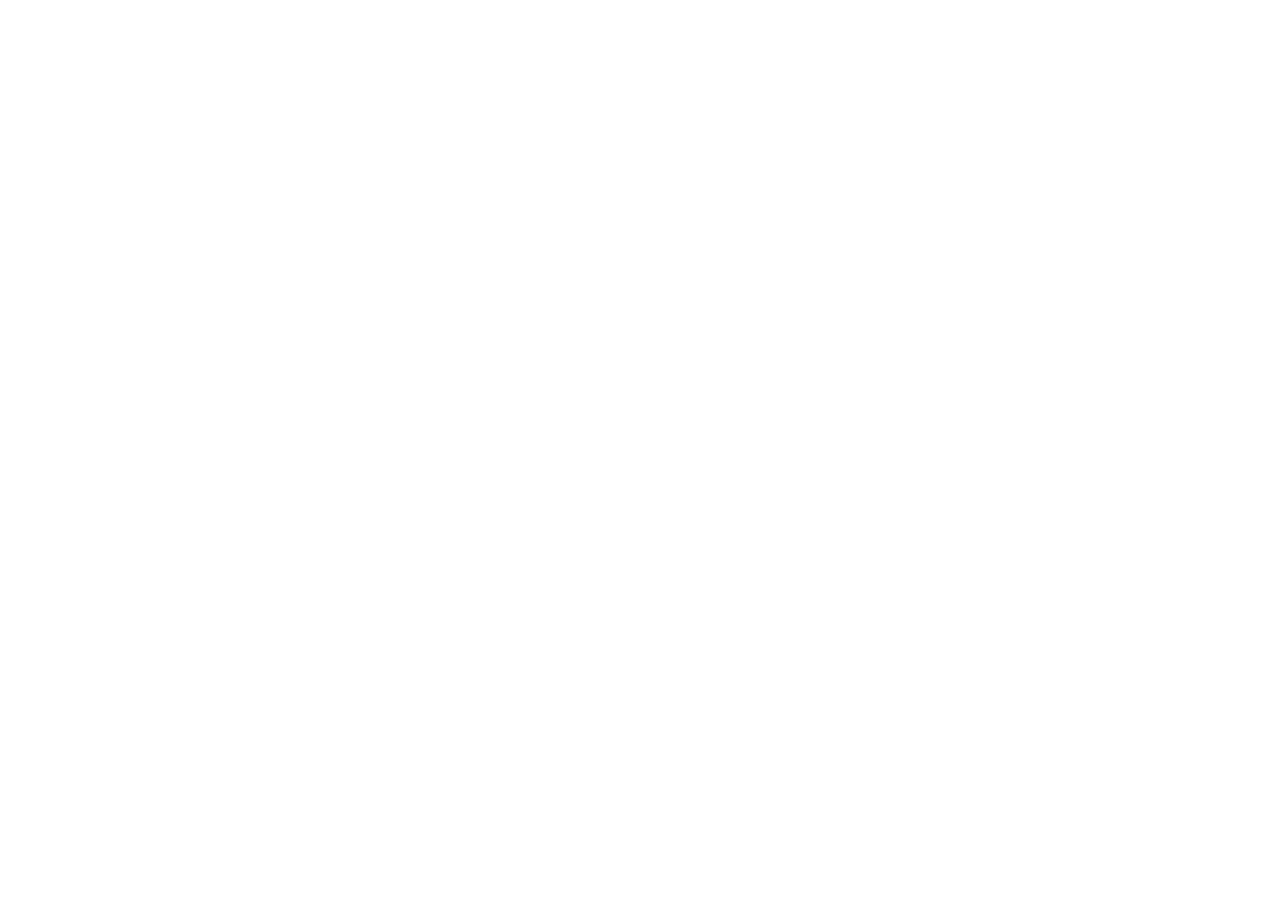
==== index.html @ 21213c8c "creating the todo class" ====
<!DOCTYPE html>
<html lang="en">
<head>
    <meta charset="UTF-8">
    <meta name="viewport" content="width=device-width, initial-scale=1.0">
    <title>Odot | #1 Todo list app</title>
</head>
<body>
    
</body>
</html>
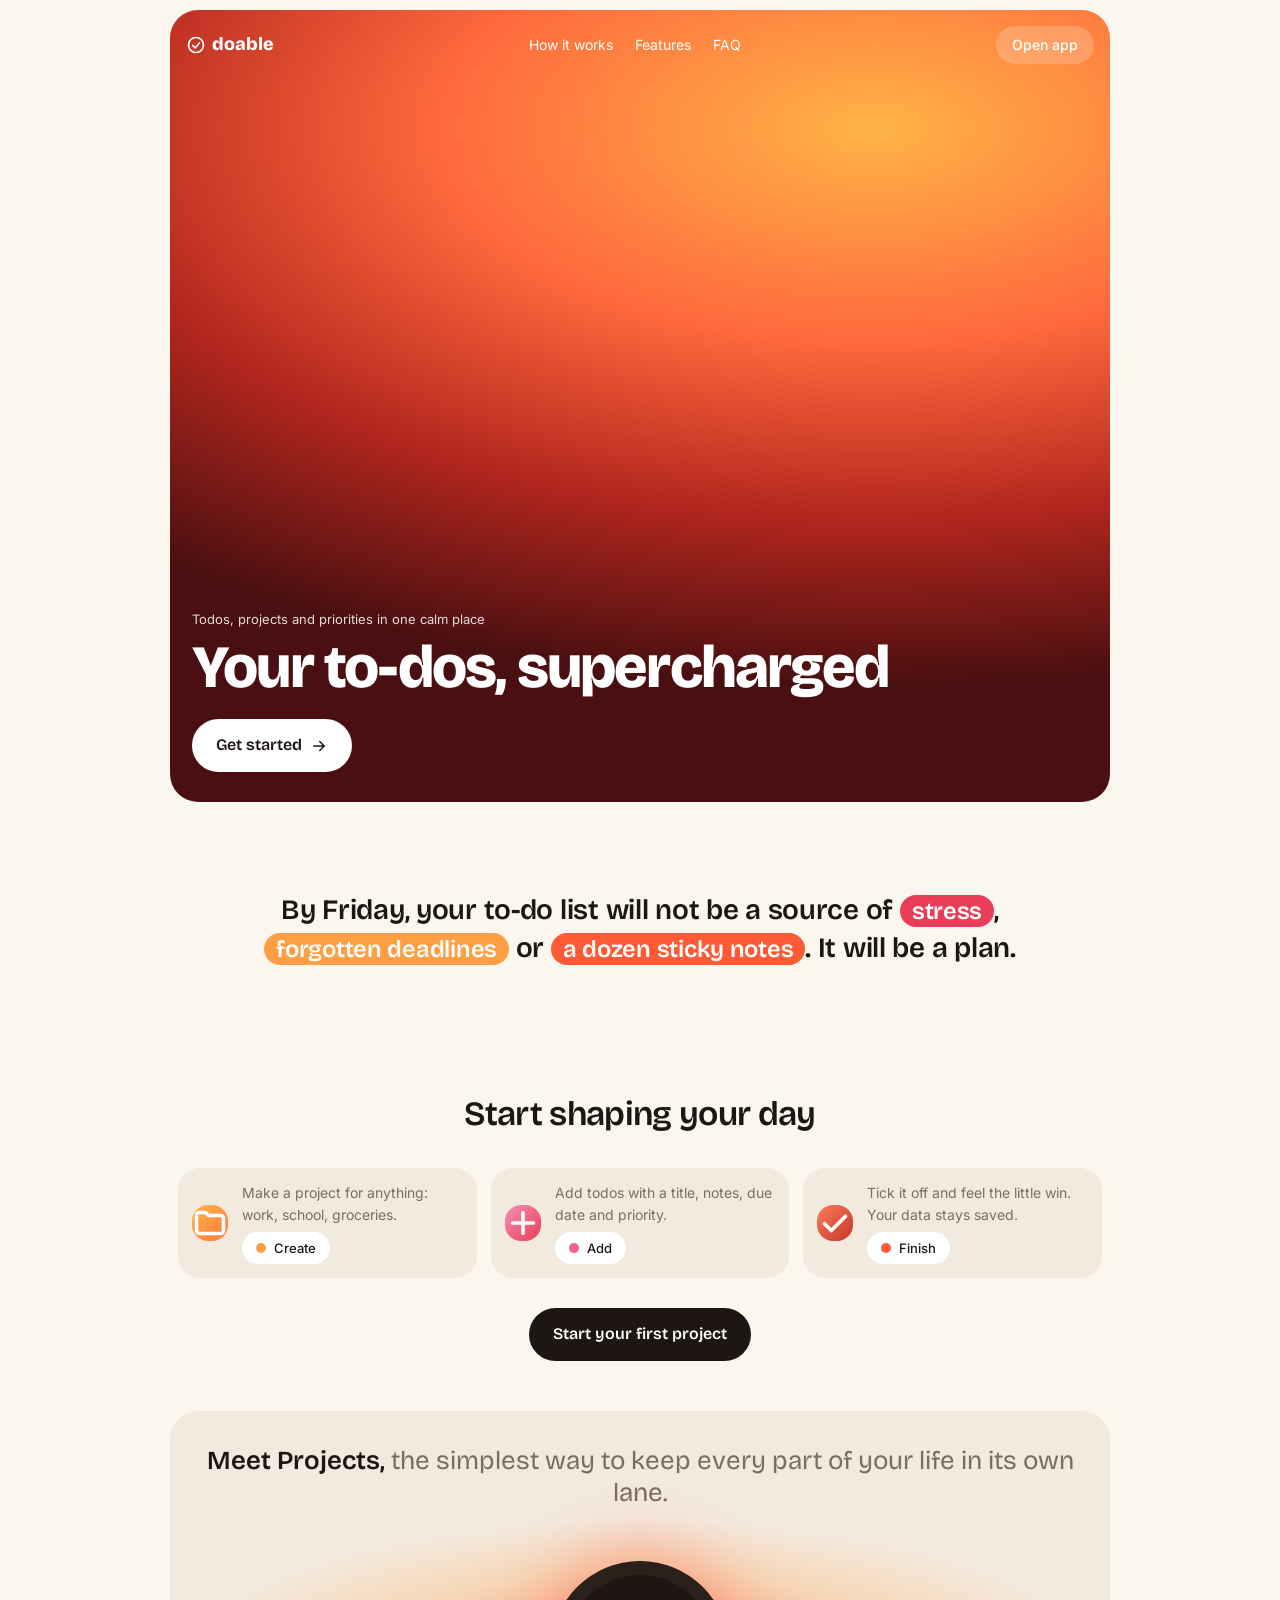
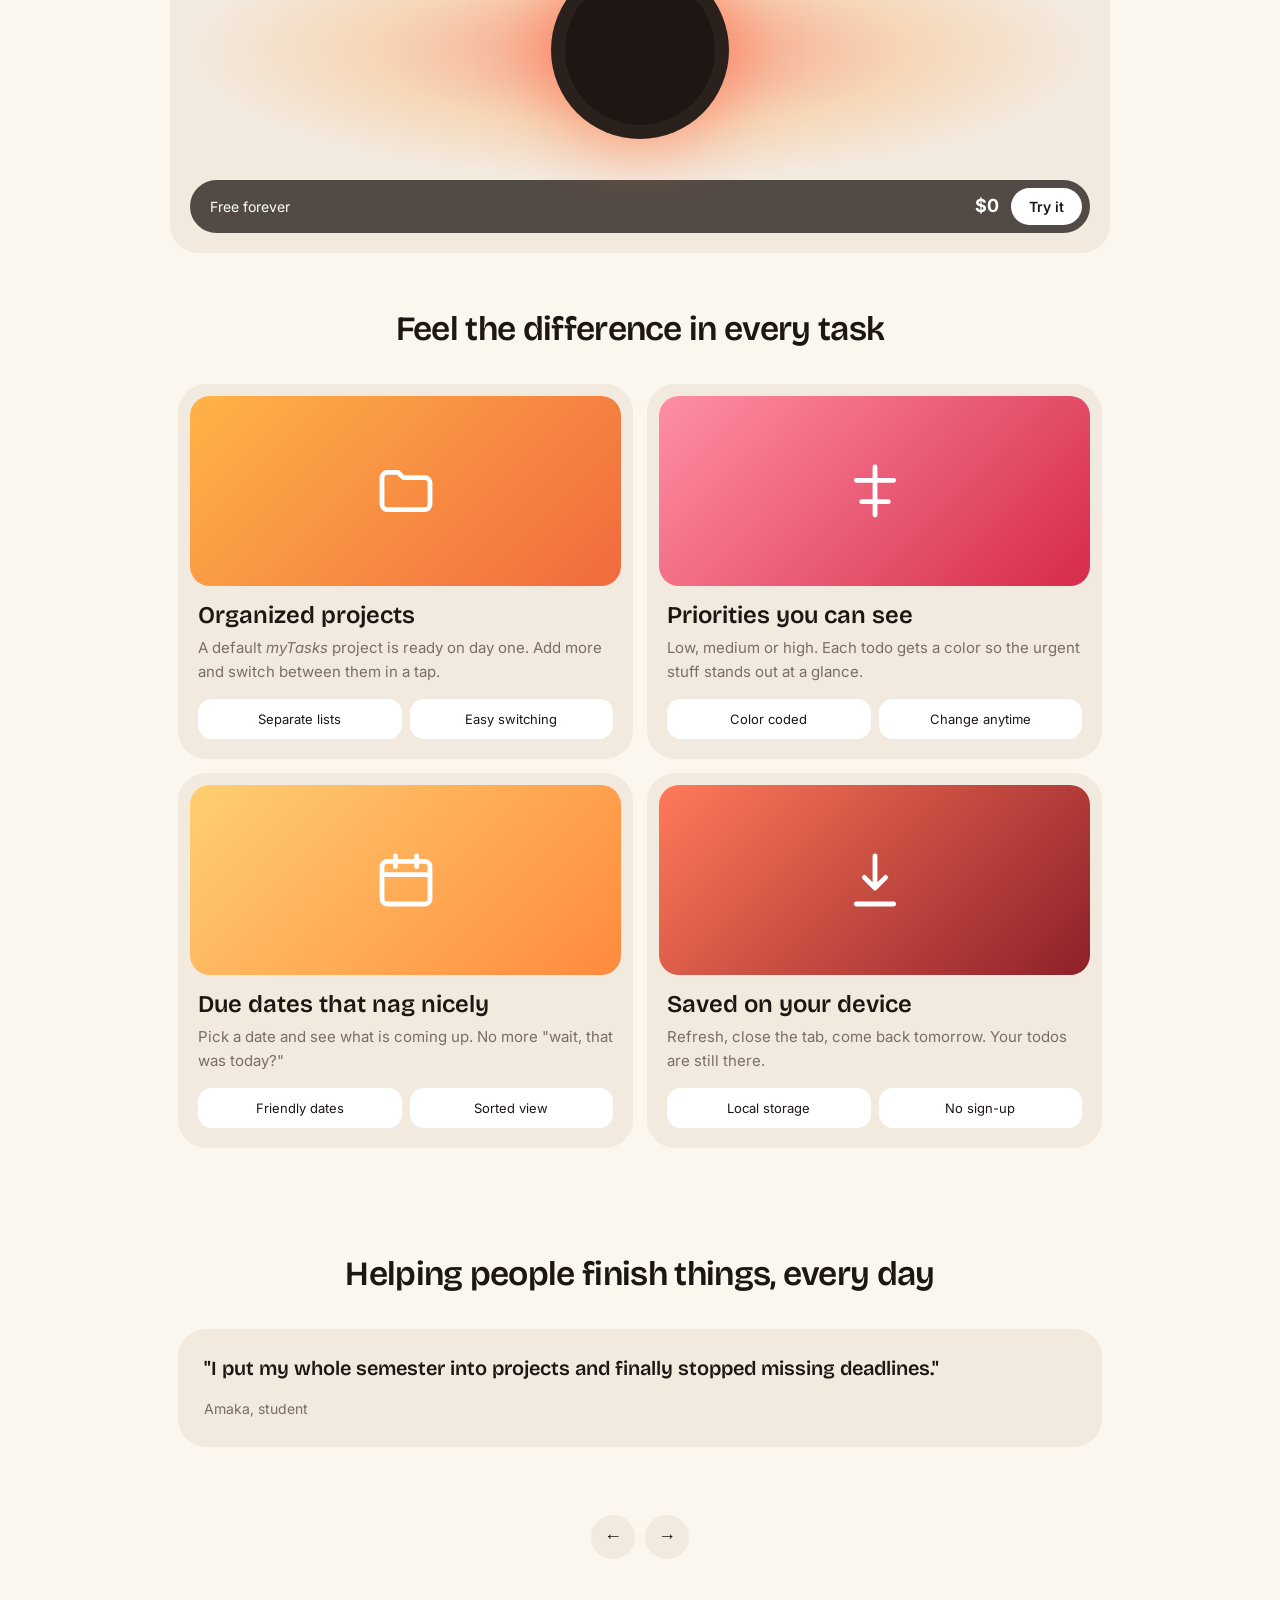
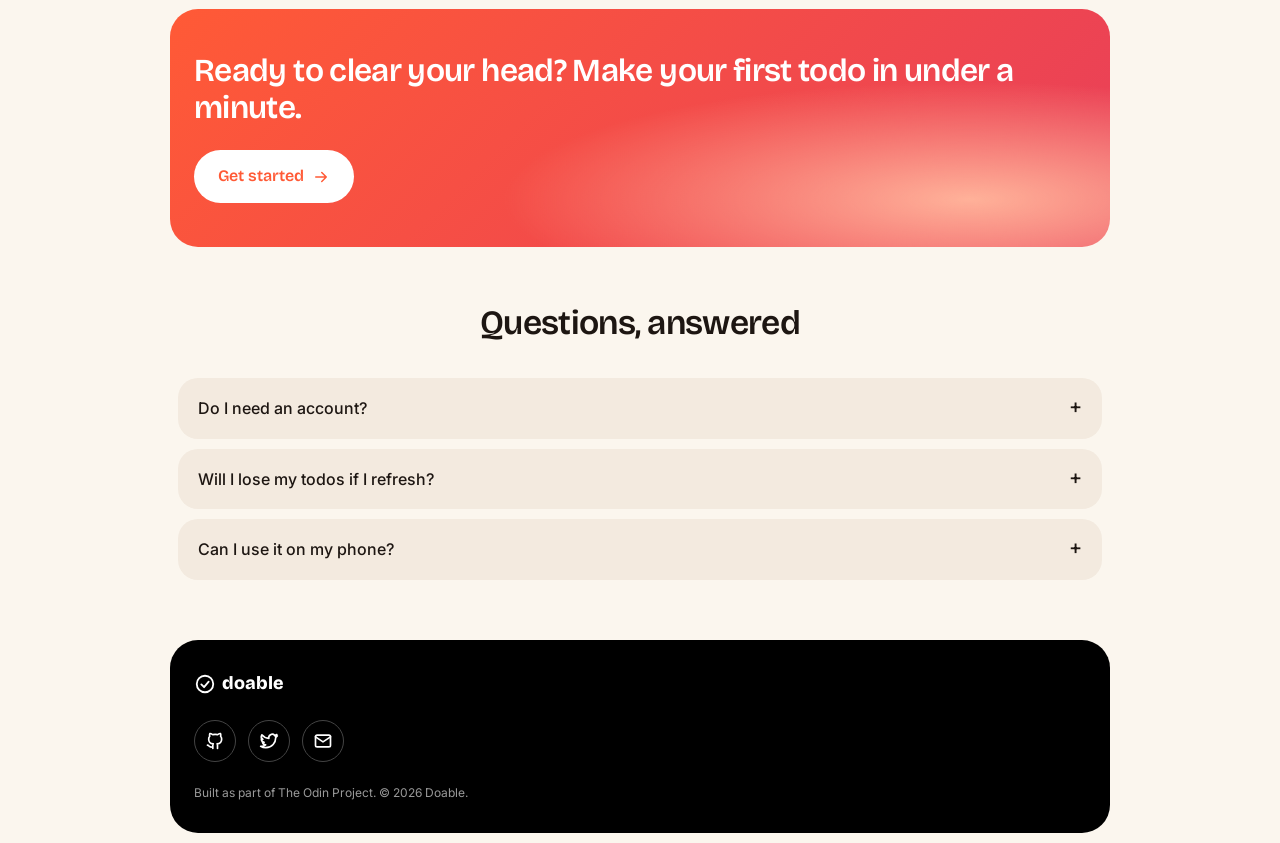
==== commit 364fb464: "second instance of app demo" ====
--- a/index.html
+++ b/index.html
@@ -1,11 +1,90 @@
 <!DOCTYPE html>
 <html lang="en">
 <head>
-    <meta charset="UTF-8">
-    <meta name="viewport" content="width=device-width, initial-scale=1.0">
-    <title>Odot | #1 Todo list app</title>
+<meta charset="UTF-8">
+<meta name="viewport" content="width=device-width, initial-scale=1">
+<title>Doable: your tasks, supercharged</title>
+<link rel="preconnect" href="https://fonts.googleapis.com">
+<link rel="preconnect" href="https://fonts.gstatic.com" crossorigin>
+<link href="https://fonts.googleapis.com/css2?family=Bricolage+Grotesque:wght@400;600;800&family=Inter:wght@400;500&display=swap" rel="stylesheet">
+<link rel="stylesheet" href="style.css">
+<script src="script.js" defer></script>
 </head>
 <body>
-    
+<header class="hero">
+  <nav class="nav">
+    <a class="logo" href="#"><svg viewBox="0 0 24 24" width="20" height="20" fill="none" stroke="currentColor" stroke-width="2.4" stroke-linecap="round" stroke-linejoin="round"><circle cx="12" cy="12" r="9"/><path d="m8 12.5 3 3 5-6"/></svg>doable</a>
+    <div class="nav-links"><a href="#how">How it works</a><a href="#features">Features</a><a href="#faq">FAQ</a></div>
+    <a class="pill" href="app.html">Open app</a>
+  </nav>
+  <div class="hero-copy">
+    <p class="kicker">Todos, projects and priorities in one calm place</p>
+    <h1>Your to-dos, supercharged</h1>
+    <a class="btn" href="app.html">Get started <svg viewBox="0 0 24 24" width="18" height="18" fill="none" stroke="currentColor" stroke-width="2.4" stroke-linecap="round"><path d="M5 12h14M13 6l6 6-6 6"/></svg></a>
+  </div>
+</header>
+
+<section class="statement reveal">
+  <p>By Friday, your to-do list will not be a source of <span class="chip c1">stress</span>, <span class="chip c2">forgotten deadlines</span> or <span class="chip c3">a dozen sticky notes</span>. It will be a plan.</p>
+</section>
+
+<section class="section" id="how">
+  <h2>Start shaping your day</h2>
+  <div class="three">
+    <article class="mini reveal"><div class="ph p1"><svg viewBox="0 0 24 24"><path d="M3 7a2 2 0 0 1 2-2h4l2 2h8a2 2 0 0 1 2 2v8a2 2 0 0 1-2 2H5a2 2 0 0 1-2-2z"/></svg></div><p>Make a project for anything: work, school, groceries.</p><span class="tag"><i class="dot" style="background:#ff9f43"></i>Create</span></article>
+    <article class="mini reveal"><div class="ph p2"><svg viewBox="0 0 24 24"><path d="M12 5v14M5 12h14"/></svg></div><p>Add todos with a title, notes, due date and priority.</p><span class="tag"><i class="dot" style="background:#f06292"></i>Add</span></article>
+    <article class="mini reveal"><div class="ph p3"><svg viewBox="0 0 24 24"><path d="m5 12.5 4.5 4.5L19 7.5"/></svg></div><p>Tick it off and feel the little win. Your data stays saved.</p><span class="tag"><i class="dot" style="background:#ff5a36"></i>Finish</span></article>
+  </div>
+  <a class="btn dark" href="app.html">Start your first project</a>
+</section>
+
+<section class="feature reveal">
+  <h3><b>Meet Projects,</b> the simplest way to keep every part of your life in its own lane.</h3>
+  <div class="orb"><div class="ring"><svg viewBox="0 0 24 24" width="46" height="46" fill="none" stroke="#fff" stroke-width="2.6" stroke-linecap="round" stroke-linejoin="round"><path d="m5 12.5 4.5 4.5L19 7.5"/></svg></div></div>
+  <div class="buybar"><span>Free forever</span><b>$0</b><a href="app.html">Try it</a></div>
+</section>
+
+<section class="section" id="features">
+  <h2>Feel the difference in every task</h2>
+  <div class="stack">
+    <article class="card reveal"><div class="shot s1"><svg viewBox="0 0 24 24"><path d="M3 7a2 2 0 0 1 2-2h4l2 2h8a2 2 0 0 1 2 2v8a2 2 0 0 1-2 2H5a2 2 0 0 1-2-2z"/></svg></div><h3>Organized projects</h3><p>A default <em>myTasks</em> project is ready on day one. Add more and switch between them in a tap.</p><div class="facts"><span>Separate lists</span><span>Easy switching</span></div></article>
+    <article class="card reveal"><div class="shot s2"><svg viewBox="0 0 24 24"><path d="M12 3v18M5 8h14M7 16h10"/></svg></div><h3>Priorities you can see</h3><p>Low, medium or high. Each todo gets a color so the urgent stuff stands out at a glance.</p><div class="facts"><span>Color coded</span><span>Change anytime</span></div></article>
+    <article class="card reveal"><div class="shot s3"><svg viewBox="0 0 24 24"><rect x="3" y="5" width="18" height="16" rx="2"/><path d="M8 3v4M16 3v4M3 10h18"/></svg></div><h3>Due dates that nag nicely</h3><p>Pick a date and see what is coming up. No more "wait, that was today?"</p><div class="facts"><span>Friendly dates</span><span>Sorted view</span></div></article>
+    <article class="card reveal"><div class="shot s4"><svg viewBox="0 0 24 24"><path d="M12 3v12m0 0-4-4m4 4 4-4M5 21h14"/></svg></div><h3>Saved on your device</h3><p>Refresh, close the tab, come back tomorrow. Your todos are still there.</p><div class="facts"><span>Local storage</span><span>No sign-up</span></div></article>
+  </div>
+</section>
+
+<section class="section reveal">
+  <h2>Helping people finish things, every day</h2>
+  <div class="slider" id="slider">
+    <blockquote class="slide on"><p>"I put my whole semester into projects and finally stopped missing deadlines."</p><cite>Amaka, student</cite></blockquote>
+    <blockquote class="slide"><p>"The color priorities are so simple. I see red and I know what to do first."</p><cite>Tunde, freelancer</cite></blockquote>
+    <blockquote class="slide"><p>"No account, no fuss. I opened it and made a list in ten seconds."</p><cite>Ife, designer</cite></blockquote>
+  </div>
+  <div class="arrows"><button id="prev" aria-label="Previous">&larr;</button><button id="next" aria-label="Next">&rarr;</button></div>
+</section>
+
+<section class="cta reveal">
+  <h2>Ready to clear your head? Make your first todo in under a minute.</h2>
+  <a class="btn light" href="app.html">Get started <svg viewBox="0 0 24 24" width="18" height="18" fill="none" stroke="currentColor" stroke-width="2.4" stroke-linecap="round"><path d="M5 12h14M13 6l6 6-6 6"/></svg></a>
+</section>
+
+<section class="section faq" id="faq">
+  <h2>Questions, answered</h2>
+  <details><summary>Do I need an account?</summary><p>No. Doable runs in your browser and saves to local storage.</p></details>
+  <details><summary>Will I lose my todos if I refresh?</summary><p>No. Everything is saved on your device and loads again when you return.</p></details>
+  <details><summary>Can I use it on my phone?</summary><p>Yes. It is built for small screens first.</p></details>
+</section>
+
+<footer>
+  <a class="logo" href="#"><svg viewBox="0 0 24 24" width="22" height="22" fill="none" stroke="currentColor" stroke-width="2.4" stroke-linecap="round" stroke-linejoin="round"><circle cx="12" cy="12" r="9"/><path d="m8 12.5 3 3 5-6"/></svg>doable</a>
+  <div class="icons">
+    <a href="https://github.com/" aria-label="GitHub"><svg viewBox="0 0 24 24"><path d="M9 19c-4 1.5-4-2-6-2m12 4v-3.5c0-1 .1-1.4-.5-2 2.8-.3 5.5-1.4 5.5-6a4.6 4.6 0 0 0-1.3-3.2 4.2 4.2 0 0 0-.1-3.2s-1-.3-3.400 1.300a11.600 11.600 0 0 0-6 0C6.800 2.800 5.800 3.100 5.800 3.100a4.200 4.200 0 0 0-.1 3.200A4.600 4.600 0 0 0 4.400 9.500c0 4.600 2.700 5.700 5.500 6-.6.600-.6 1.200-.5 2V21"/></svg></a>
+    <a href="#" aria-label="Twitter"><svg viewBox="0 0 24 24"><path d="M22 5.800a8 8 0 0 1-2.400.7 4 4 0 0 0 1.800-2.300 8 8 0 0 1-2.600 1 4.100 4.100 0 0 0-7 3.700A11.600 11.600 0 0 1 3.400 4.600a4.100 4.100 0 0 0 1.300 5.500 4 4 0 0 1-1.900-.5c0 2 1.400 3.700 3.300 4.100a4 4 0 0 1-1.900.1 4.100 4.100 0 0 0 3.800 2.800A8.200 8.200 0 0 1 2 18.300 11.600 11.600 0 0 0 8.300 20c7.500 0 11.700-6.300 11.700-11.700v-.5A8.300 8.300 0 0 0 22 5.800z"/></svg></a>
+    <a href="#" aria-label="Email"><svg viewBox="0 0 24 24"><rect x="3" y="5" width="18" height="14" rx="2"/><path d="m3 7 9 6 9-6"/></svg></a>
+  </div>
+  <p>Built as part of The Odin Project. &copy; 2026 Doable.</p>
+</footer>
+<script src="landing.js"></script>
 </body>
 </html>
--- a/style.css
+++ b/style.css
@@ -0,0 +1,77 @@
+:root{--bg:#fbf6ee;--card:#f3eadf;--ink:#1d1612;--mute:#7a6d62;--coral:#ff5a36;--amber:#ff9f43;--rose:#e83e5a;--r:28px}
+*{box-sizing:border-box;margin:0}
+html{scroll-behavior:smooth}
+body{background:var(--bg);color:var(--ink);font:400 16px/1.55 Inter,system-ui,sans-serif;padding:10px;max-width:520px;margin:auto}
+h1,h2,h3,.logo,.btn{font-family:"Bricolage Grotesque",sans-serif}
+a{color:inherit;text-decoration:none}
+:focus-visible{outline:3px solid var(--coral);outline-offset:3px}
+svg{stroke:currentColor;fill:none;stroke-width:2;stroke-linecap:round;stroke-linejoin:round}
+.hero{min-height:84vh;border-radius:var(--r);padding:16px;color:#fff;display:flex;flex-direction:column;justify-content:space-between;background:radial-gradient(120% 70% at 75% 15%,#ffb347 0,#ff6a3d 38%,#b3261e 70%,#4a0f10 100%)}
+.nav{display:flex;align-items:center;justify-content:space-between;gap:10px}
+.logo{display:inline-flex;align-items:center;gap:6px;font-weight:800;font-size:18px}
+.nav-links{display:none;gap:22px;font-size:14px}
+.pill{background:rgba(255,255,255,.2);backdrop-filter:blur(10px);padding:8px 16px;border-radius:99px;font-size:14px;font-weight:500}
+.hero-copy{padding:0 6px 14px}
+.kicker{font-size:13px;opacity:.85;margin-bottom:8px}
+h1{font-size:clamp(38px,11vw,60px);line-height:1;letter-spacing:-.03em;font-weight:800;margin-bottom:22px}
+.btn{display:inline-flex;align-items:center;gap:8px;background:#fff;color:var(--ink);padding:14px 24px;border-radius:99px;font-weight:600;transition:transform .2s}
+.btn:hover{transform:translateY(-2px)}
+.btn.dark{background:var(--ink);color:#fff}
+.btn.light{background:#fff;color:var(--coral)}
+.statement{padding:90px 18px 70px;text-align:center;font:600 clamp(20px,5.5vw,28px)/1.35 "Bricolage Grotesque",sans-serif;letter-spacing:-.01em}
+.chip{display:inline-block;padding:0 12px;border-radius:99px;color:#fff;font-size:.85em}
+.c1{background:var(--rose)}.c2{background:var(--amber)}.c3{background:var(--coral)}
+.section{padding:50px 8px;text-align:center}
+.section h2{font-size:clamp(24px,7vw,34px);letter-spacing:-.02em;font-weight:600;margin-bottom:28px}
+.three{display:grid;grid-template-columns:1fr;gap:14px;margin-bottom:30px;text-align:left}
+.mini{background:var(--card);border-radius:22px;padding:14px;display:grid;grid-template-columns:90px 1fr;gap:6px 14px;align-items:center}
+.mini .tag{grid-column:2;justify-self:start}
+.ph{grid-row:span 2;aspect-ratio:1;border-radius:16px;display:grid;place-items:center;color:#fff}
+.ph svg{width:36px;height:36px;stroke-width:2.4}
+.p1{background:linear-gradient(135deg,#ffb347,#ff7a3d)}.p2{background:linear-gradient(135deg,#f78fb3,#e83e5a)}.p3{background:linear-gradient(135deg,#ff7a59,#c0392b)}
+.mini p{font-size:14px;color:var(--mute)}
+.tag{display:inline-flex;align-items:center;gap:8px;background:#fff;border-radius:99px;padding:6px 14px;font-size:13px;font-weight:500}
+.dot{width:10px;height:10px;border-radius:50%}
+.feature{background:var(--card);border-radius:var(--r);padding:34px 20px 20px;text-align:center;overflow:hidden}
+.feature h3{font-weight:400;font-size:clamp(20px,5.5vw,26px);line-height:1.25;color:var(--mute)}
+.feature h3 b{color:var(--ink);font-weight:600}
+.orb{height:260px;margin-top:10px;display:grid;place-items:center;background:radial-gradient(closest-side,rgba(255,90,54,.55),rgba(255,159,67,.25) 60%,transparent 100%)}
+.ring{width:150px;height:150px;border-radius:50%;background:var(--ink);display:grid;place-items:center;box-shadow:0 0 0 14px #2a211c,0 0 70px 20px rgba(255,90,54,.5);animation:pulse 3.5s ease-in-out infinite}
+@keyframes pulse{50%{box-shadow:0 0 0 14px #2a211c,0 0 100px 34px rgba(255,90,54,.7)}}
+.buybar{display:flex;align-items:center;gap:12px;background:rgba(29,22,18,.75);color:#fff;border-radius:99px;padding:8px 8px 8px 20px;font-size:14px}
+.buybar span{flex:1;text-align:left}.buybar b{font-size:18px}
+.buybar a{background:#fff;color:var(--ink);padding:8px 18px;border-radius:99px;font-weight:600}
+.stack{display:grid;gap:14px;text-align:left}
+.card{background:var(--card);border-radius:var(--r);padding:12px 12px 20px}
+.shot{height:190px;border-radius:20px;display:grid;place-items:center;color:#fff;margin-bottom:16px}
+.shot svg{width:64px;height:64px;stroke-width:1.8}
+.s1{background:linear-gradient(135deg,#ffb347,#f06a3d)}.s2{background:linear-gradient(135deg,#ff8fa3,#d62b4a)}.s3{background:linear-gradient(135deg,#ffcf70,#ff8a3d)}.s4{background:linear-gradient(135deg,#ff7a59,#8e1f2a)}
+.card h3{font-size:24px;line-height:1.1;font-weight:600;margin:0 8px 8px}
+.card p{margin:0 8px 16px;color:var(--mute);font-size:15px}
+.facts{display:grid;grid-template-columns:1fr 1fr;gap:8px;margin:0 8px}
+.facts span{background:#fff;border-radius:14px;padding:10px;font-size:13px;text-align:center}
+.slider{position:relative;min-height:170px}
+.slide{display:none;background:var(--card);border-radius:var(--r);padding:26px;text-align:left}
+.slide.on{display:block;animation:fade .4s}
+@keyframes fade{from{opacity:0}}
+.slide p{font:600 20px/1.35 "Bricolage Grotesque",sans-serif;margin-bottom:14px}
+cite{font-style:normal;color:var(--mute);font-size:14px}
+.arrows{display:flex;gap:10px;justify-content:center;margin-top:16px}
+.arrows button{width:44px;height:44px;border-radius:50%;border:0;background:var(--card);font-size:18px;cursor:pointer;color:var(--ink)}
+.cta{border-radius:var(--r);padding:44px 24px;color:#fff;background:radial-gradient(90% 90% at 85% 80%,#ffb199 0,transparent 55%),linear-gradient(135deg,#ff5a36,#e83e5a)}
+.cta h2{font-size:clamp(24px,6.5vw,32px);line-height:1.15;font-weight:600;margin-bottom:24px;letter-spacing:-.02em}
+.faq{text-align:left}.faq h2{text-align:center}
+details{background:var(--card);border-radius:20px;padding:18px 20px;margin-bottom:10px}
+summary{cursor:pointer;font-weight:500;list-style:none;display:flex;justify-content:space-between}
+summary::after{content:"+";font-size:20px;line-height:1}
+details[open] summary::after{content:"\2212"}
+details p{margin-top:10px;color:var(--mute);font-size:15px}
+footer{background:#000;color:#fff;border-radius:var(--r);padding:30px 24px;display:grid;gap:22px}
+.icons{display:flex;gap:12px}
+.icons a{width:42px;height:42px;border:1px solid #444;border-radius:50%;display:grid;place-items:center}
+.icons svg{width:20px;height:20px}
+footer p{font-size:12px;color:#999}
+.js .reveal{opacity:0;transform:translateY(14px);transition:.6s}
+.js .reveal.in{opacity:1;transform:none}
+@media(min-width:768px){body{max-width:960px}.nav-links{display:flex}.three{grid-template-columns:repeat(3,1fr)}.mini{grid-template-columns:1fr}.ph{aspect-ratio:4/3}.stack{grid-template-columns:1fr 1fr}.hero{min-height:88vh}}
+@media(prefers-reduced-motion:reduce){*{animation:none!important;transition:none!important}html{scroll-behavior:auto}}
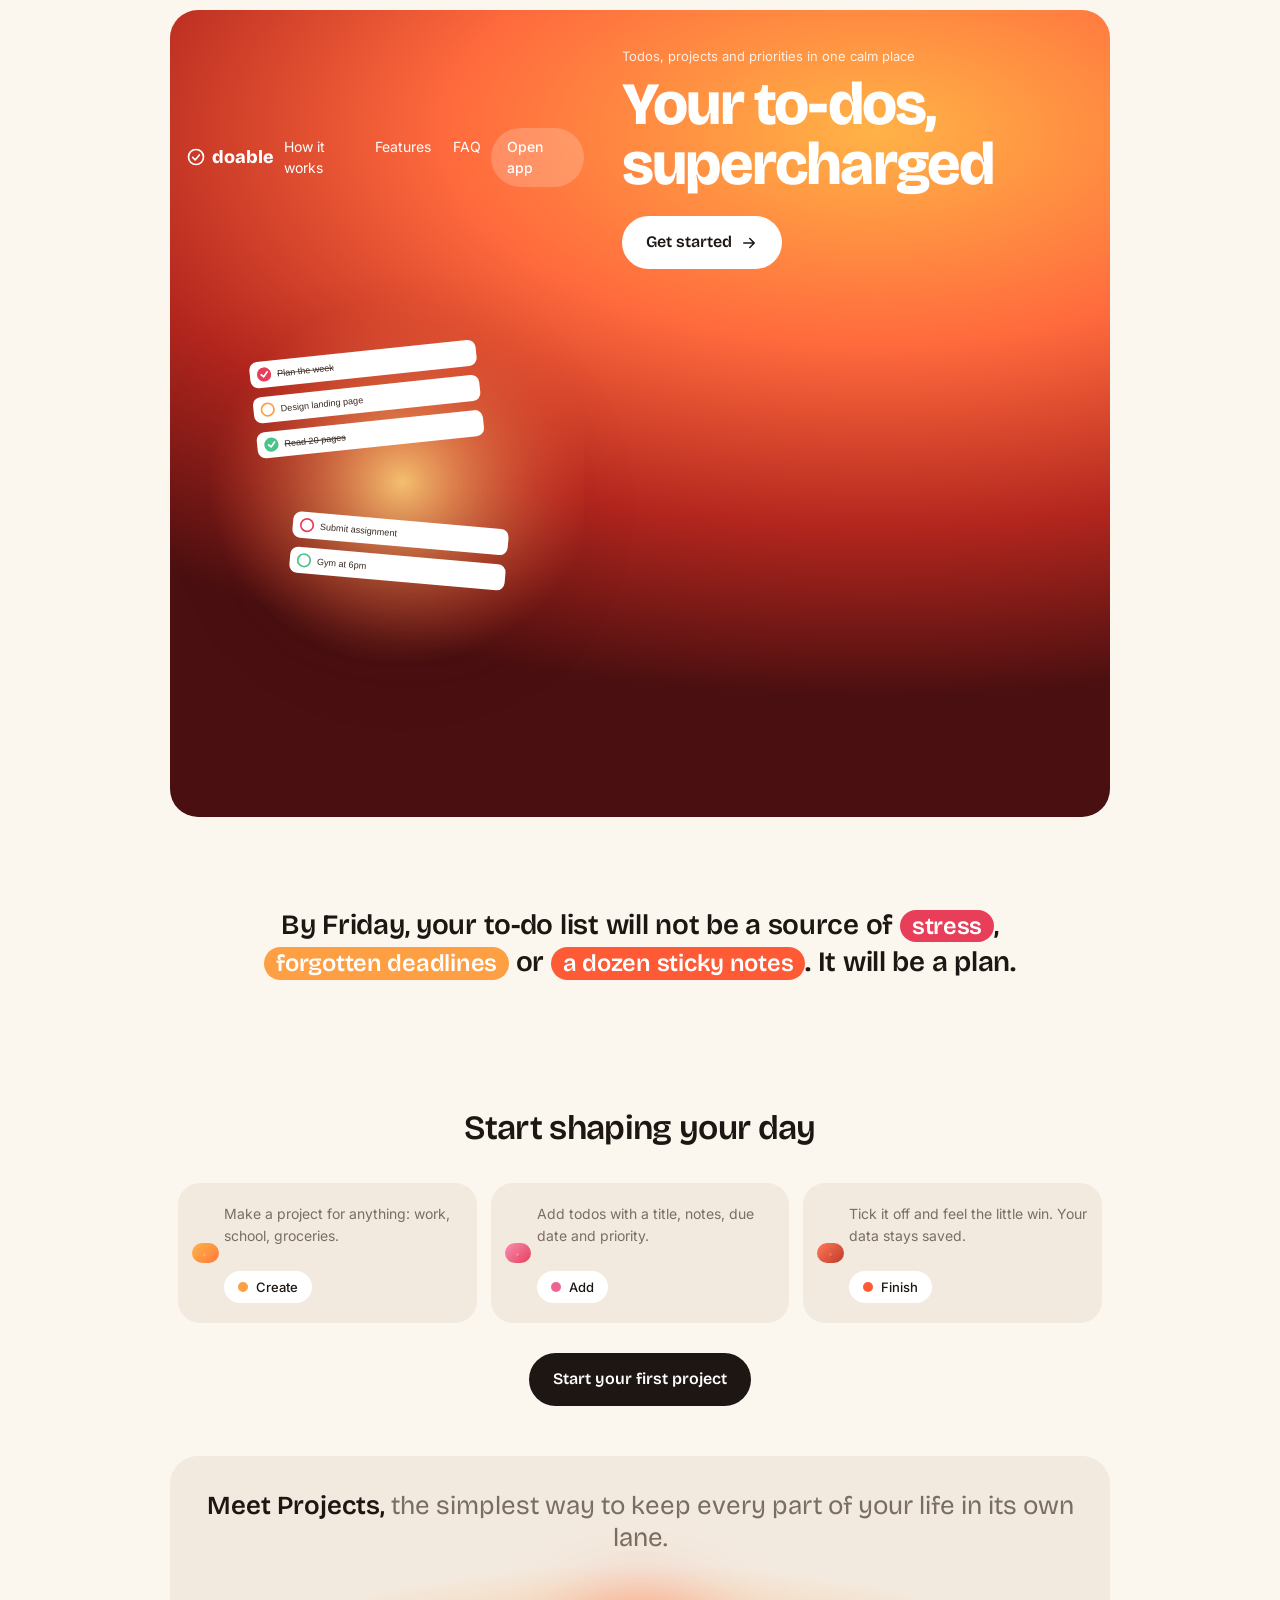
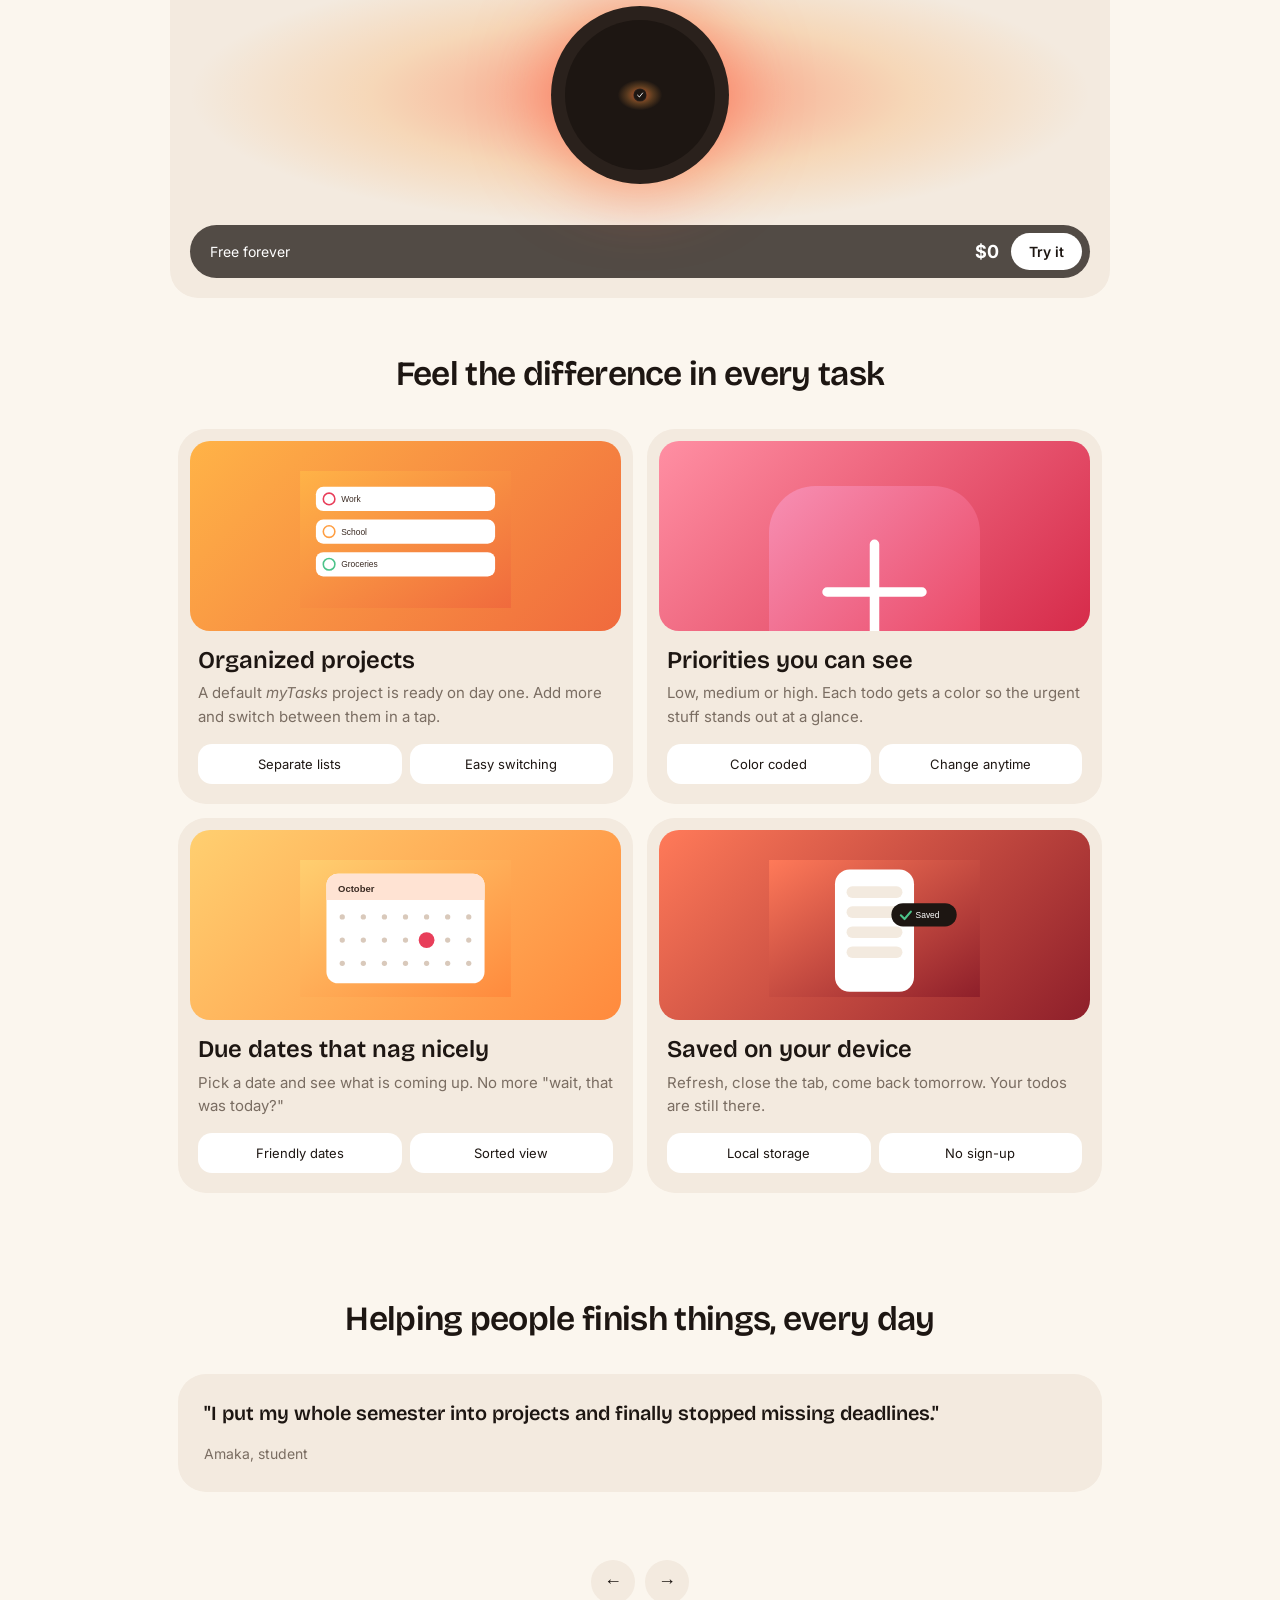
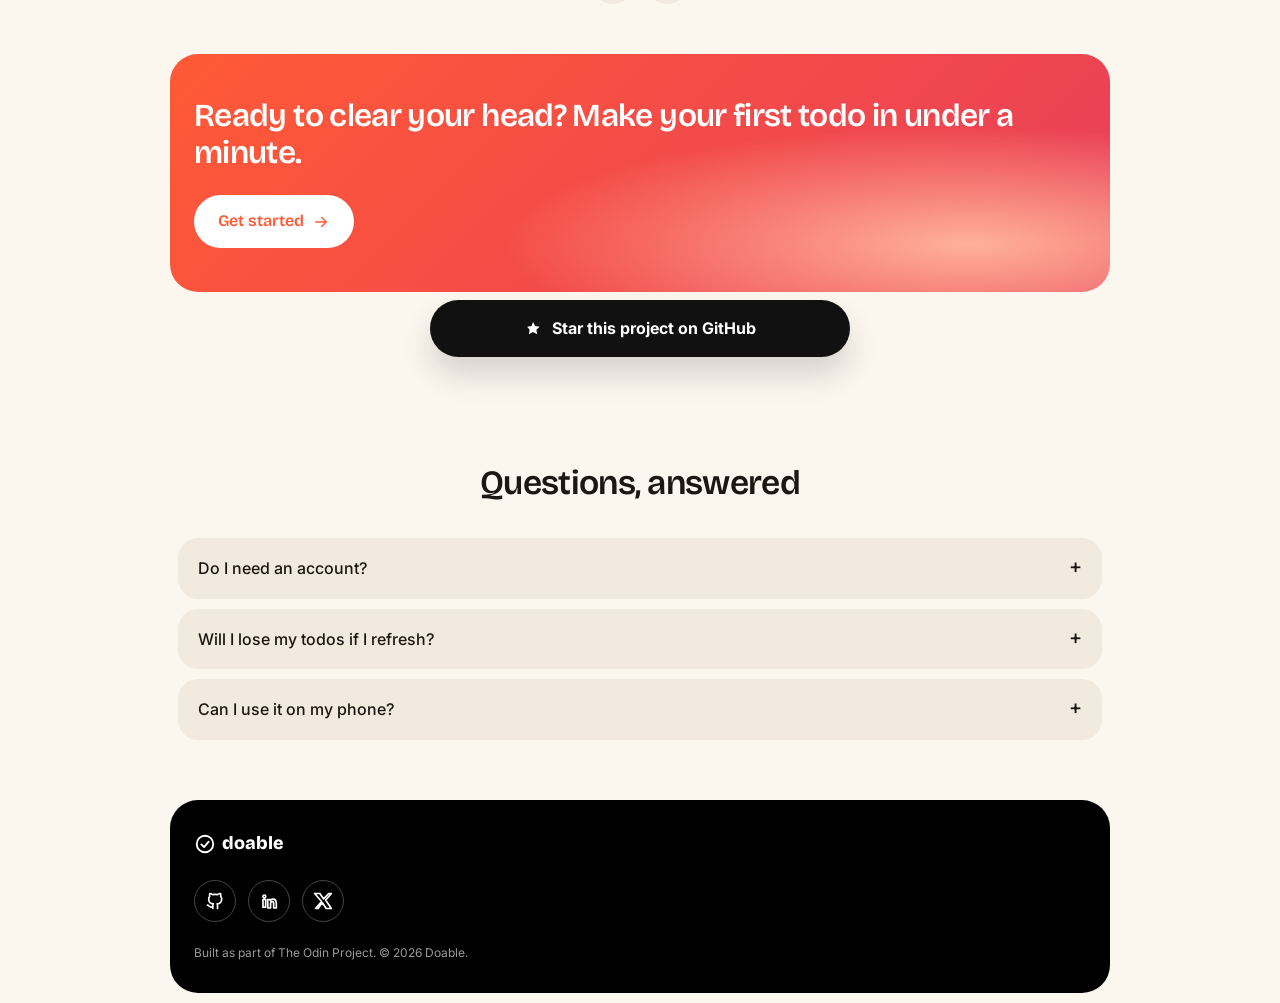
==== commit 1e46965c: "rendering the images for the home oage" ====
--- a/index.html
+++ b/index.html
@@ -22,6 +22,7 @@
     <h1>Your to-dos, supercharged</h1>
     <a class="btn" href="app.html">Get started <svg viewBox="0 0 24 24" width="18" height="18" fill="none" stroke="currentColor" stroke-width="2.4" stroke-linecap="round"><path d="M5 12h14M13 6l6 6-6 6"/></svg></a>
   </div>
+  <img class="hero-art" src="images/hero.svg" alt="Doable dashboard preview" />
 </header>
 
 <section class="statement reveal">
@@ -31,26 +32,26 @@
 <section class="section" id="how">
   <h2>Start shaping your day</h2>
   <div class="three">
-    <article class="mini reveal"><div class="ph p1"><svg viewBox="0 0 24 24"><path d="M3 7a2 2 0 0 1 2-2h4l2 2h8a2 2 0 0 1 2 2v8a2 2 0 0 1-2 2H5a2 2 0 0 1-2-2z"/></svg></div><p>Make a project for anything: work, school, groceries.</p><span class="tag"><i class="dot" style="background:#ff9f43"></i>Create</span></article>
-    <article class="mini reveal"><div class="ph p2"><svg viewBox="0 0 24 24"><path d="M12 5v14M5 12h14"/></svg></div><p>Add todos with a title, notes, due date and priority.</p><span class="tag"><i class="dot" style="background:#f06292"></i>Add</span></article>
-    <article class="mini reveal"><div class="ph p3"><svg viewBox="0 0 24 24"><path d="m5 12.5 4.5 4.5L19 7.5"/></svg></div><p>Tick it off and feel the little win. Your data stays saved.</p><span class="tag"><i class="dot" style="background:#ff5a36"></i>Finish</span></article>
+    <article class="mini reveal"><div class="ph p1"><img src="images/step-create%20-%20Copy.svg" alt="Create project illustration" /></div><p>Make a project for anything: work, school, groceries.</p><span class="tag"><i class="dot" style="background:#ff9f43"></i>Create</span></article>
+    <article class="mini reveal"><div class="ph p2"><img src="images/step-add.svg" alt="Add todo illustration" /></div><p>Add todos with a title, notes, due date and priority.</p><span class="tag"><i class="dot" style="background:#f06292"></i>Add</span></article>
+    <article class="mini reveal"><div class="ph p3"><img src="images/step-finish.svg" alt="Finish task illustration" /></div><p>Tick it off and feel the little win. Your data stays saved.</p><span class="tag"><i class="dot" style="background:#ff5a36"></i>Finish</span></article>
   </div>
   <a class="btn dark" href="app.html">Start your first project</a>
 </section>
 
 <section class="feature reveal">
   <h3><b>Meet Projects,</b> the simplest way to keep every part of your life in its own lane.</h3>
-  <div class="orb"><div class="ring"><svg viewBox="0 0 24 24" width="46" height="46" fill="none" stroke="#fff" stroke-width="2.6" stroke-linecap="round" stroke-linejoin="round"><path d="m5 12.5 4.5 4.5L19 7.5"/></svg></div></div>
+  <div class="orb"><div class="ring"><img src="images/orb.svg" alt="Project status illustration" /></div></div>
   <div class="buybar"><span>Free forever</span><b>$0</b><a href="app.html">Try it</a></div>
 </section>
 
 <section class="section" id="features">
   <h2>Feel the difference in every task</h2>
   <div class="stack">
-    <article class="card reveal"><div class="shot s1"><svg viewBox="0 0 24 24"><path d="M3 7a2 2 0 0 1 2-2h4l2 2h8a2 2 0 0 1 2 2v8a2 2 0 0 1-2 2H5a2 2 0 0 1-2-2z"/></svg></div><h3>Organized projects</h3><p>A default <em>myTasks</em> project is ready on day one. Add more and switch between them in a tap.</p><div class="facts"><span>Separate lists</span><span>Easy switching</span></div></article>
-    <article class="card reveal"><div class="shot s2"><svg viewBox="0 0 24 24"><path d="M12 3v18M5 8h14M7 16h10"/></svg></div><h3>Priorities you can see</h3><p>Low, medium or high. Each todo gets a color so the urgent stuff stands out at a glance.</p><div class="facts"><span>Color coded</span><span>Change anytime</span></div></article>
-    <article class="card reveal"><div class="shot s3"><svg viewBox="0 0 24 24"><rect x="3" y="5" width="18" height="16" rx="2"/><path d="M8 3v4M16 3v4M3 10h18"/></svg></div><h3>Due dates that nag nicely</h3><p>Pick a date and see what is coming up. No more "wait, that was today?"</p><div class="facts"><span>Friendly dates</span><span>Sorted view</span></div></article>
-    <article class="card reveal"><div class="shot s4"><svg viewBox="0 0 24 24"><path d="M12 3v12m0 0-4-4m4 4 4-4M5 21h14"/></svg></div><h3>Saved on your device</h3><p>Refresh, close the tab, come back tomorrow. Your todos are still there.</p><div class="facts"><span>Local storage</span><span>No sign-up</span></div></article>
+    <article class="card reveal"><div class="shot s1"><img src="images/benefit-projects.svg" alt="Project organization illustration" /></div><h3>Organized projects</h3><p>A default <em>myTasks</em> project is ready on day one. Add more and switch between them in a tap.</p><div class="facts"><span>Separate lists</span><span>Easy switching</span></div></article>
+    <article class="card reveal"><div class="shot s2"><img src="images/step-add.svg" alt="Priority highlight illustration" /></div><h3>Priorities you can see</h3><p>Low, medium or high. Each todo gets a color so the urgent stuff stands out at a glance.</p><div class="facts"><span>Color coded</span><span>Change anytime</span></div></article>
+    <article class="card reveal"><div class="shot s3"><img src="images/benefit-dates.svg" alt="Due date illustration" /></div><h3>Due dates that nag nicely</h3><p>Pick a date and see what is coming up. No more "wait, that was today?"</p><div class="facts"><span>Friendly dates</span><span>Sorted view</span></div></article>
+    <article class="card reveal"><div class="shot s4"><img src="images/benefit-saved.svg" alt="Saved on device illustration" /></div><h3>Saved on your device</h3><p>Refresh, close the tab, come back tomorrow. Your todos are still there.</p><div class="facts"><span>Local storage</span><span>No sign-up</span></div></article>
   </div>
 </section>
 
@@ -69,6 +70,13 @@
   <a class="btn light" href="app.html">Get started <svg viewBox="0 0 24 24" width="18" height="18" fill="none" stroke="currentColor" stroke-width="2.4" stroke-linecap="round"><path d="M5 12h14M13 6l6 6-6 6"/></svg></a>
 </section>
 
+<section class="section reveal project-showcase">
+  <a class="github-star" href="https://github.com/wisdomnotai/odot" target="_blank" rel="noreferrer">
+    <svg viewBox="0 0 24 24" aria-hidden="true"><path d="M12 2.5 14.9 8l5.9.9-4.3 4.2 1 5.9-5.5-2.9-5.5 2.9 1-5.9L4.2 8.9l5.9-.9L12 2.5Z"/></svg>
+    Star this project on GitHub
+  </a>
+</section>
+
 <section class="section faq" id="faq">
   <h2>Questions, answered</h2>
   <details><summary>Do I need an account?</summary><p>No. Doable runs in your browser and saves to local storage.</p></details>
@@ -79,12 +87,11 @@
 <footer>
   <a class="logo" href="#"><svg viewBox="0 0 24 24" width="22" height="22" fill="none" stroke="currentColor" stroke-width="2.4" stroke-linecap="round" stroke-linejoin="round"><circle cx="12" cy="12" r="9"/><path d="m8 12.5 3 3 5-6"/></svg>doable</a>
   <div class="icons">
-    <a href="https://github.com/" aria-label="GitHub"><svg viewBox="0 0 24 24"><path d="M9 19c-4 1.5-4-2-6-2m12 4v-3.5c0-1 .1-1.4-.5-2 2.8-.3 5.5-1.4 5.5-6a4.6 4.6 0 0 0-1.3-3.2 4.2 4.2 0 0 0-.1-3.2s-1-.3-3.400 1.300a11.600 11.600 0 0 0-6 0C6.800 2.800 5.800 3.100 5.800 3.100a4.200 4.200 0 0 0-.1 3.200A4.600 4.600 0 0 0 4.400 9.500c0 4.600 2.700 5.700 5.500 6-.6.600-.6 1.200-.5 2V21"/></svg></a>
-    <a href="#" aria-label="Twitter"><svg viewBox="0 0 24 24"><path d="M22 5.800a8 8 0 0 1-2.400.7 4 4 0 0 0 1.800-2.300 8 8 0 0 1-2.600 1 4.100 4.100 0 0 0-7 3.700A11.600 11.600 0 0 1 3.400 4.600a4.100 4.100 0 0 0 1.300 5.500 4 4 0 0 1-1.900-.5c0 2 1.400 3.700 3.300 4.100a4 4 0 0 1-1.900.1 4.100 4.100 0 0 0 3.800 2.800A8.200 8.200 0 0 1 2 18.300 11.600 11.600 0 0 0 8.300 20c7.500 0 11.700-6.300 11.700-11.700v-.5A8.300 8.300 0 0 0 22 5.800z"/></svg></a>
-    <a href="#" aria-label="Email"><svg viewBox="0 0 24 24"><rect x="3" y="5" width="18" height="14" rx="2"/><path d="m3 7 9 6 9-6"/></svg></a>
+    <a href="https://github.com/wisdomnotai/odot" target="_blank" rel="noreferrer" aria-label="GitHub project"><svg viewBox="0 0 24 24"><path d="M9 19c-4 1.5-4-2-6-2m12 4v-3.5c0-1 .1-1.4-.5-2 2.8-.3 5.5-1.4 5.5-6a4.6 4.6 0 0 0-1.3-3.2 4.2 4.2 0 0 0-.1-3.2s-1-.3-3.400 1.300a11.600 11.600 0 0 0-6 0C6.800 2.800 5.800 3.100 5.800 3.100a4.200 4.200 0 0 0-.1 3.200A4.600 4.600 0 0 0 4.400 9.500c0 4.600 2.700 5.700 5.500 6-.6.600-.6 1.200-.5 2V21"/></svg></a>
+    <a href="https://www.linkedin.com/in/wisdomalawode" target="_blank" rel="noreferrer" aria-label="LinkedIn"><svg viewBox="0 0 24 24"><path d="M6.4 8.2a1.7 1.7 0 1 1 0-3.4 1.7 1.7 0 0 1 0 3.4ZM4.8 10.2h3.2v9.2H4.8zm5.6 0h3.1v1.3h.1c.4-.8 1.5-1.7 3.2-1.7 3.4 0 4 2.2 4 5.2v5.4h-3.2v-5c0-1.2 0-2.8-1.7-2.8-1.7 0-2 1.3-2 2.7v5.1h-3.2z"/></svg></a>
+    <a href="https://x.com/wisdomalawode" target="_blank" rel="noreferrer" aria-label="X"><svg viewBox="0 0 24 24"><path d="M18.9 3h3.1l-6.8 7.8L22 21h-6.1l-4.8-7.1L6.1 21H3l7.3-8.4L2 3h6.3l4.4 6.5L18.9 3Z"/></svg></a>
   </div>
   <p>Built as part of The Odin Project. &copy; 2026 Doable.</p>
 </footer>
-<script src="landing.js"></script>
 </body>
 </html>
--- a/style.css
+++ b/style.css
@@ -5,8 +5,10 @@
 h1,h2,h3,.logo,.btn{font-family:"Bricolage Grotesque",sans-serif}
 a{color:inherit;text-decoration:none}
 :focus-visible{outline:3px solid var(--coral);outline-offset:3px}
+img{max-width:100%;display:block}
 svg{stroke:currentColor;fill:none;stroke-width:2;stroke-linecap:round;stroke-linejoin:round}
 .hero{min-height:84vh;border-radius:var(--r);padding:16px;color:#fff;display:flex;flex-direction:column;justify-content:space-between;background:radial-gradient(120% 70% at 75% 15%,#ffb347 0,#ff6a3d 38%,#b3261e 70%,#4a0f10 100%)}
+.hero-art{width:min(100%, 420px);margin:20px auto 0;filter:drop-shadow(0 24px 40px rgba(25, 8, 6, .18))}
 .nav{display:flex;align-items:center;justify-content:space-between;gap:10px}
 .logo{display:inline-flex;align-items:center;gap:6px;font-weight:800;font-size:18px}
 .nav-links{display:none;gap:22px;font-size:14px}
@@ -24,10 +26,10 @@
 .section{padding:50px 8px;text-align:center}
 .section h2{font-size:clamp(24px,7vw,34px);letter-spacing:-.02em;font-weight:600;margin-bottom:28px}
 .three{display:grid;grid-template-columns:1fr;gap:14px;margin-bottom:30px;text-align:left}
-.mini{background:var(--card);border-radius:22px;padding:14px;display:grid;grid-template-columns:90px 1fr;gap:6px 14px;align-items:center}
+.mini{background:var(--card);border-radius:22px;padding:14px;display:grid;grid-template-columns:90px 1fr;gap:6px 14px;align-items:center;min-height:140px}
 .mini .tag{grid-column:2;justify-self:start}
-.ph{grid-row:span 2;aspect-ratio:1;border-radius:16px;display:grid;place-items:center;color:#fff}
-.ph svg{width:36px;height:36px;stroke-width:2.4}
+.ph{grid-row:span 2;aspect-ratio:1;border-radius:16px;display:grid;place-items:center;color:#fff;overflow:hidden;padding:10px}
+.ph img{width:64%;height:auto;object-fit:contain;filter:drop-shadow(0 10px 18px rgba(0,0,0,.12));max-height:88%}
 .p1{background:linear-gradient(135deg,#ffb347,#ff7a3d)}.p2{background:linear-gradient(135deg,#f78fb3,#e83e5a)}.p3{background:linear-gradient(135deg,#ff7a59,#c0392b)}
 .mini p{font-size:14px;color:var(--mute)}
 .tag{display:inline-flex;align-items:center;gap:8px;background:#fff;border-radius:99px;padding:6px 14px;font-size:13px;font-weight:500}
@@ -36,15 +38,16 @@
 .feature h3{font-weight:400;font-size:clamp(20px,5.5vw,26px);line-height:1.25;color:var(--mute)}
 .feature h3 b{color:var(--ink);font-weight:600}
 .orb{height:260px;margin-top:10px;display:grid;place-items:center;background:radial-gradient(closest-side,rgba(255,90,54,.55),rgba(255,159,67,.25) 60%,transparent 100%)}
-.ring{width:150px;height:150px;border-radius:50%;background:var(--ink);display:grid;place-items:center;box-shadow:0 0 0 14px #2a211c,0 0 70px 20px rgba(255,90,54,.5);animation:pulse 3.5s ease-in-out infinite}
+.ring{width:150px;height:150px;border-radius:50%;background:var(--ink);display:grid;place-items:center;box-shadow:0 0 0 14px #2a211c,0 0 70px 20px rgba(255,90,54,.5);animation:pulse 3.5s ease-in-out infinite;overflow:hidden}
+.ring img{width:46px;height:46px;object-fit:contain}
 @keyframes pulse{50%{box-shadow:0 0 0 14px #2a211c,0 0 100px 34px rgba(255,90,54,.7)}}
 .buybar{display:flex;align-items:center;gap:12px;background:rgba(29,22,18,.75);color:#fff;border-radius:99px;padding:8px 8px 8px 20px;font-size:14px}
 .buybar span{flex:1;text-align:left}.buybar b{font-size:18px}
 .buybar a{background:#fff;color:var(--ink);padding:8px 18px;border-radius:99px;font-weight:600}
 .stack{display:grid;gap:14px;text-align:left}
 .card{background:var(--card);border-radius:var(--r);padding:12px 12px 20px}
-.shot{height:190px;border-radius:20px;display:grid;place-items:center;color:#fff;margin-bottom:16px}
-.shot svg{width:64px;height:64px;stroke-width:1.8}
+.shot{height:190px;border-radius:20px;display:grid;place-items:center;color:#fff;margin-bottom:16px;overflow:hidden}
+.shot img{width:70%;height:70%;object-fit:contain}
 .s1{background:linear-gradient(135deg,#ffb347,#f06a3d)}.s2{background:linear-gradient(135deg,#ff8fa3,#d62b4a)}.s3{background:linear-gradient(135deg,#ffcf70,#ff8a3d)}.s4{background:linear-gradient(135deg,#ff7a59,#8e1f2a)}
 .card h3{font-size:24px;line-height:1.1;font-weight:600;margin:0 8px 8px}
 .card p{margin:0 8px 16px;color:var(--mute);font-size:15px}
@@ -60,6 +63,10 @@
 .arrows button{width:44px;height:44px;border-radius:50%;border:0;background:var(--card);font-size:18px;cursor:pointer;color:var(--ink)}
 .cta{border-radius:var(--r);padding:44px 24px;color:#fff;background:radial-gradient(90% 90% at 85% 80%,#ffb199 0,transparent 55%),linear-gradient(135deg,#ff5a36,#e83e5a)}
 .cta h2{font-size:clamp(24px,6.5vw,32px);line-height:1.15;font-weight:600;margin-bottom:24px;letter-spacing:-.02em}
+.project-showcase{display:flex;justify-content:center;padding-top:0}
+.github-star{display:inline-flex;align-items:center;justify-content:center;gap:10px;min-width:min(100%, 420px);padding:16px 22px;border-radius:999px;background:#111;color:#fff;font-weight:700;box-shadow:0 18px 30px rgba(17,17,17,.15);transition:transform .2s ease, box-shadow .2s ease}
+.github-star:hover{transform:translateY(-2px);box-shadow:0 24px 38px rgba(17,17,17,.22)}
+.github-star svg{width:18px;height:18px;fill:currentColor;stroke:none}
 .faq{text-align:left}.faq h2{text-align:center}
 details{background:var(--card);border-radius:20px;padding:18px 20px;margin-bottom:10px}
 summary{cursor:pointer;font-weight:500;list-style:none;display:flex;justify-content:space-between}
@@ -68,10 +75,11 @@
 details p{margin-top:10px;color:var(--mute);font-size:15px}
 footer{background:#000;color:#fff;border-radius:var(--r);padding:30px 24px;display:grid;gap:22px}
 .icons{display:flex;gap:12px}
-.icons a{width:42px;height:42px;border:1px solid #444;border-radius:50%;display:grid;place-items:center}
-.icons svg{width:20px;height:20px}
+.icons a{width:42px;height:42px;border:1px solid #444;border-radius:50%;display:grid;place-items:center;color:#fff;transition:transform .2s ease, border-color .2s ease, background .2s ease}
+.icons a:hover{transform:translateY(-2px);border-color:#fff;background:rgba(255,255,255,.04)}
+.icons svg{width:20px;height:20px;stroke:currentColor;fill:none;stroke-width:2;stroke-linecap:round;stroke-linejoin:round}
 footer p{font-size:12px;color:#999}
 .js .reveal{opacity:0;transform:translateY(14px);transition:.6s}
 .js .reveal.in{opacity:1;transform:none}
-@media(min-width:768px){body{max-width:960px}.nav-links{display:flex}.three{grid-template-columns:repeat(3,1fr)}.mini{grid-template-columns:1fr}.ph{aspect-ratio:4/3}.stack{grid-template-columns:1fr 1fr}.hero{min-height:88vh}}
+@media(min-width:768px){body{max-width:960px}.nav-links{display:flex}.three{grid-template-columns:repeat(3,1fr)}.mini{grid-template-columns:1fr;gap:12px}.ph{aspect-ratio:4/3}.stack{grid-template-columns:1fr 1fr}.hero{min-height:88vh;display:grid;grid-template-columns:minmax(0,1.05fr) minmax(280px,480px);align-items:center;column-gap:30px}.hero-copy{padding:20px 0 20px 8px}.hero-art{margin:0;justify-self:end;max-width:440px}.project-showcase{padding-top:8px}}
 @media(prefers-reduced-motion:reduce){*{animation:none!important;transition:none!important}html{scroll-behavior:auto}}
